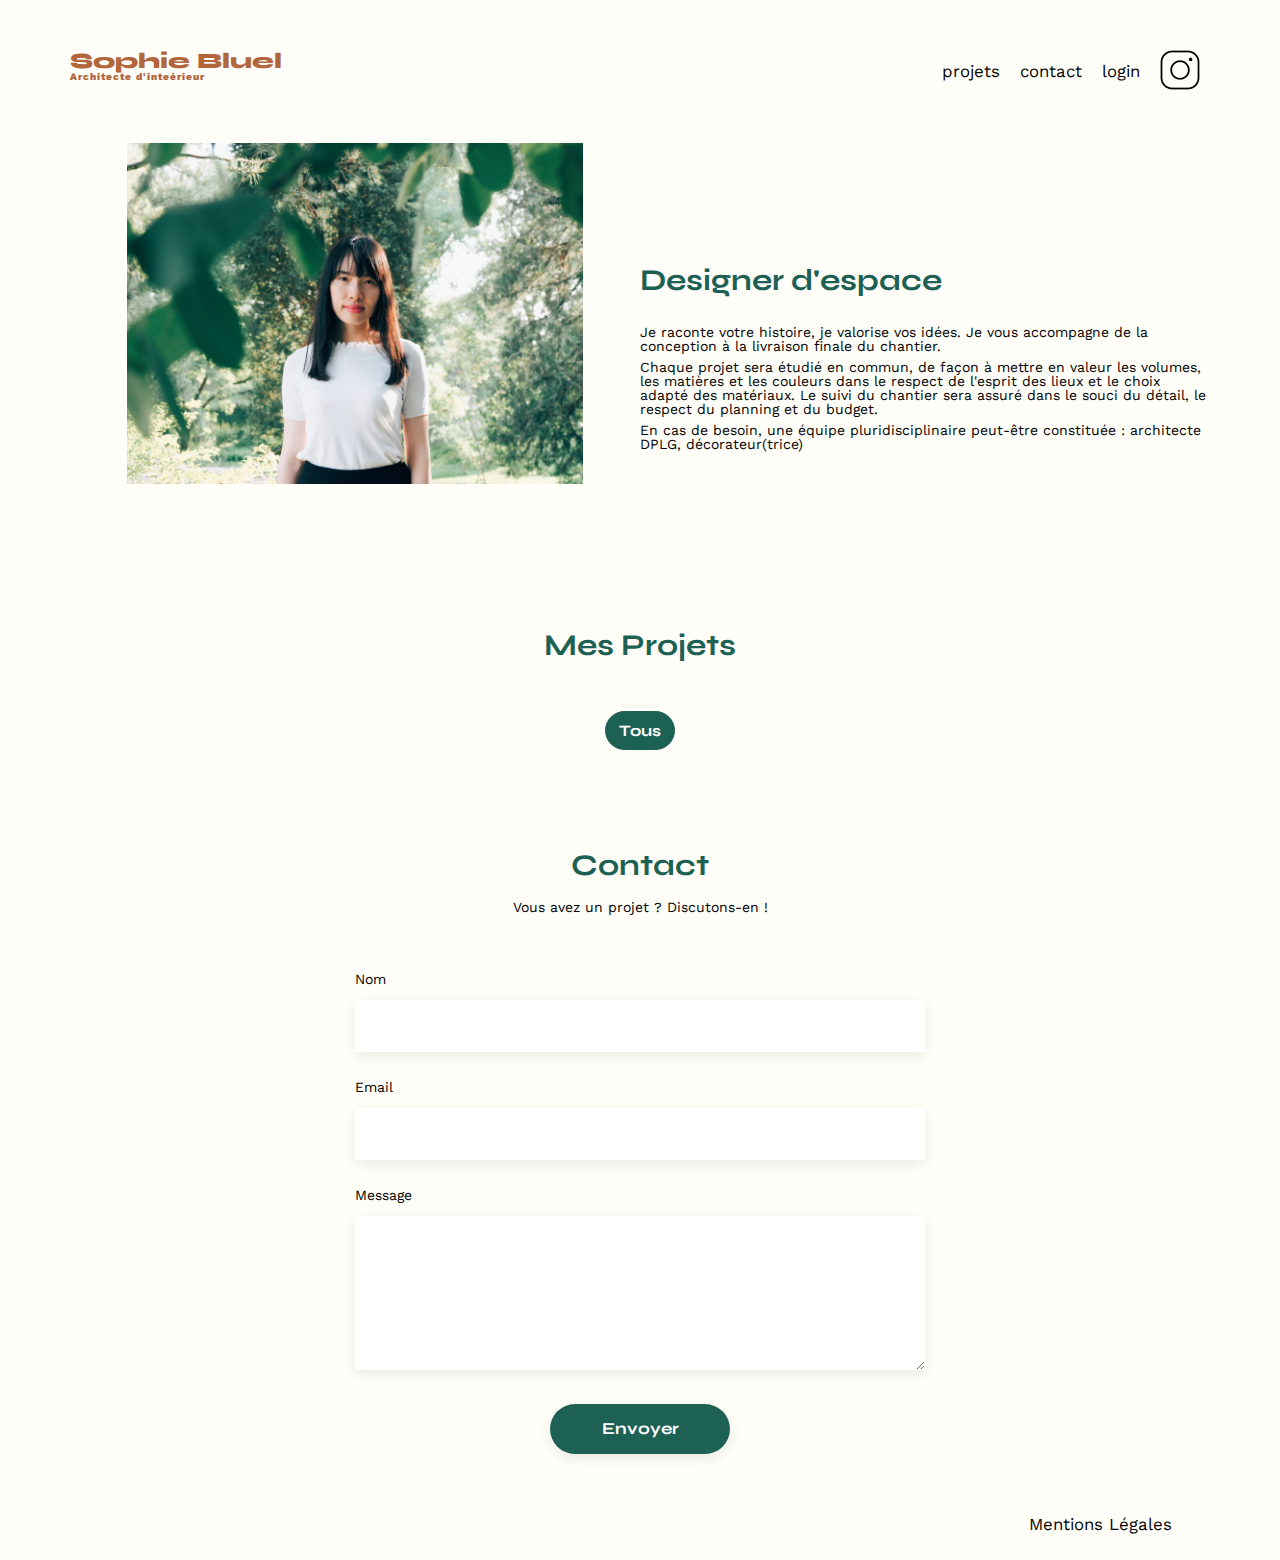
==== FrontEnd/index.html @ 1481c250 "database.sqlite remis en place" ====
<!DOCTYPE html>
<html lang="fr">
<head>
	<meta charset="UTF-8">
	<title>Sophie Bluel - Architecte d'intérieur</title>
	<meta name="viewport" content="width=device-width, initial-scale=1.0">
	<link rel="preconnect" href="https://fonts.googleapis.com">
	<link rel="preconnect" href="https://fonts.gstatic.com" crossorigin>
	<link href="https://fonts.googleapis.com/css2?family=Syne:wght@700;800&family=Work+Sans&display=swap" rel="stylesheet">
	<meta name="description" content="">
	<link rel="stylesheet" href="https://cdnjs.cloudflare.com/ajax/libs/font-awesome/6.2.1/css/all.min.css"
	integrity="sha512-MV7K8+y+gLIBoVD59lQIYicR65iaqukzvf/nwasF0nqhPay5w/9lJmVM2hMDcnK1OnMGCdVK+iQrJ7lzPJQd1w=="
	crossorigin="anonymous" referrerpolicy="no-referrer">

	<link rel="stylesheet" href="./assets/style.css">
	<link rel="stylesheet" href="./assets/modals.css">


	<script src="assets/scripts/works.js" defer></script>
	<script src="assets/scripts/categories.js" defer></script>
	<script src="assets/scripts/gallery.js" defer></script>
	<script src="assets/scripts/connexion.js" defer></script>
	<script src="assets/scripts/init.js" defer></script>
	<script src="assets/scripts/modal1.js" defer></script>
	
</head>
<body>

	<div class="banniere"></div>
<header>



	<h1>Sophie Bluel <span>Architecte d'inteérieur</span></h1>
	<nav>
		<ul>
			<li><a href="#portfolio">projets</a></li>
			<li><a href="#contact">contact</a></li>
			<li><a id="login" href="connexion.html">login</a></li>
			<li><img src="./assets/icons/instagram.png" alt="Instagram"></li>
		</ul>
	</nav>
</header>
<main>
	<section id="introduction">
		<figure>
			<img src="./assets/images/sophie-bluel.png" alt="">
			<a class="modif js-modal" href="#modal1"><i class="fa-regular fa-pen-to-square"></i>modifier</a>
		</figure>

		<article>
			<h2>Designer d'espace</h2>
			<p>Je raconte votre histoire, je valorise vos idées. Je vous accompagne de la conception à la livraison finale du chantier.</p>
			<p>Chaque projet sera étudié en commun, de façon à mettre en valeur les volumes, les matières et les couleurs dans le respect de l'esprit des lieux et le choix adapté des matériaux. Le suivi du chantier sera assuré dans le souci du détail, le respect du planning et du budget.</p>
			<p>En cas de besoin, une équipe pluridisciplinaire peut-être constituée : architecte DPLG, décorateur(trice)</p>
		</article>
	</section>
	<section id="portfolio">
		<div class="portfolio-title">
			<h2 class="MesProjets">Mes Projets</h2>
		    <a class="modifier js-modal" href="#modal1"><i class="fa-regular fa-pen-to-square"></i>modifier</a>
		</div>




        <div class="category">
			<button id="btnTous" data-category="0" class="linky active">Tous</button>
		</div>
        
		<div class="gallery"><!-- Ajout de la galerie par l'API --></div>




		<aside id="modal1" class="modal1" aria-hidden="true" role="dialog" aria-labelledby="title-modal">
			<a class="js-modal" id="close-modal" aria-label="close-modal" href="#"><i class="fa-solid fa-xmark"></i></a>
			<div id="modal1-container">
				<h3 id="title-modal">Galerie photo</h3>

				<div id="modal1-gallerie">
					<!-- Ajout de la galerie par l'API -->
				</div>

				<div class="boutons">
				    <a href="#" id="ajouterPhoto" class="active">Ajouter une photo</a>
				    <a href="#" id="supprimeGallerie">Supprimer la galerie</a>
				</div>
			</div>
		</aside>

		
	</section>
	<section id="contact">
		<h2>Contact</h2>
		<p>Vous avez un projet ? Discutons-en !</p>
		<form action="#" method="post">
			<label for="name">Nom</label>
			<input type="text" name="name" id="name">
			<label for="email">Email</label>
			<input type="email" name="email" id="email">
			<label for="message">Message</label>
			<textarea name="message" id="message" cols="30" rows="10"></textarea>
			<input type="submit" value="Envoyer">
		</form>
	</section>
</main>
<footer>
	<nav>
		<ul>
			<li>Mentions Légales</li>
		</ul>
	</nav>
</footer>
</body>
</html>
---- FrontEnd/assets/style.css ----
/* http://meyerweb.com/eric/tools/css/reset/
   v2.0 | 20110126
   License: none (public domain)
*/

html, body, div, span, applet, object, iframe,
h1, h2, h3, h4, h5, h6, p, blockquote, pre,
a, abbr, acronym, address, big, cite, code,
del, dfn, em, img, ins, kbd, q, s, samp,
small, strike, strong, sub, sup, tt, var,
b, u, i, center,
dl, dt, dd, ol, ul, li,
fieldset, form, label, legend,
table, caption, tbody, tfoot, thead, tr, th, td,
article, aside, canvas, details, embed,
figure, figcaption, footer, header, hgroup,
menu, nav, output, ruby, section, summary,
time, mark, audio, video {
	margin: 0;
	padding: 0;
	border: 0;
	font-size: 100%;
	font: inherit;
	vertical-align: baseline;
	text-decoration: none;
}
/* HTML5 display-role reset for older browsers */
article, aside, details, figcaption, figure,
footer, header, hgroup, menu, nav, section {
	display: block;
}
body {
	line-height: 1;
}
ol, ul {
	list-style: none;
}
blockquote, q {
	quotes: none;
}
blockquote:before, blockquote:after,
q:before, q:after {
	content: '';
	content: none;
}
table {
	border-collapse: collapse;
	border-spacing: 0;
}
/** end reset css**/
body {
	max-width: 1140px;
	margin:auto;
	font-family: 'Work Sans' ;
	font-size: 14px;
	background: #FFFEF8;
}
header {
	display: flex;
	justify-content: space-between;
	margin: 50px 0
}

/*************************/

.banniere{
    width: 100%;
	display: flex;
	justify-content: center;
	align-items: center;
	flex-wrap: wrap;
	height: 59px;
	background: #000;
	gap: 31px;
}
.edition{
	color: #FFF;
    text-align: center;
    font-family: Work Sans;
    font-size: 16px;
    font-weight: 400;
}
.edition .fa-pen-to-square{
	padding-right: 14px;
}
.changement{
	display: flex;
	justify-content: center;
	align-items: center;
	flex-shrink: 0;
	color: #000;
    text-align: center;
    font-family: Work Sans;
    font-size: 14px;
    font-weight: 500;
	border-radius: 60px;
    background: #FFF;
	width: 216px;
    height: 38px;
}

.MesProjets{
	display: flex;
	align-items: center;
	justify-content: center;
	gap: 31px;
}
.modif{
	color: #000;
	text-align: center;
	font-family: Work Sans;
	font-size: 14px;
	font-weight: 400;
}
.modif .fa-pen-to-square{
	padding-right: 14px;
}
section {
	margin: 50px 0
}

h1{
	display: flex;
	flex-direction: column;
	font-family: 'Syne';
	font-size: 22px;
	font-weight: 800;
	color: #B1663C
}

h1 > span {
	font-family: 'Work Sans';
	font-size:10px;
	letter-spacing: 0.1em;
;
}

h2{
	font-family: 'Syne';
	font-weight: 700;
	font-size: 30px;
	color: #1D6154
}
nav ul {
	display: flex;
	align-items: center;
	list-style-type: none;

}
nav li {
	padding: 0 10px;
	font-size: 1.2em;
}

nav li a{
	text-decoration: none;
	color: #000;
}
li a:hover {
	color: #B1663C;
}
a.active{
    color: #000;
    text-align: center;
    font-family: Work Sans;
    font-size: 16px;
    font-weight: 600;
}
#introduction {
	display: flex;
	align-items: center;
}
#introduction figure {
	flex: 1;
	margin-bottom: 6rem;
}
#introduction  a{
	display: flex;
	margin: 14px auto;
	width: 80%;
}
#introduction img {
	display: block;
	margin: auto;
	width: 80%;
}

#introduction article {
	flex: 1
}
#introduction h2 {
	margin-bottom: 1em;
}

#introduction p {
	margin-bottom: 0.5em;
}
#portfolio{
	position: relative;
}

#portfolio .portfolio-title{
	display: flex;
	justify-content: center;
	align-items: center;
	margin-bottom: 1em;
	gap: 31px;
	margin-bottom: 51px;	
}

/* DEBUT Nav Categories */ 

.category{
	display: flex;
	justify-content: center;
	align-items: center;
	flex-wrap: wrap;
	margin-bottom: 50px;
	gap: 10px;
}
.category button{
	text-decoration: none;
	color: #1D6154;
	background: #fff;
    text-align: center;
	font-size: 16px;
	font-style: normal;
	font-weight: 700;
	line-height: normal;
	border-radius: 60px;
	border: 1px solid #1D6154;
	font-family: Syne;
	padding: 9px 13px;
	cursor: pointer;
}
button.active{
	color: #fff;
	background: #1D6154;
}
/* FIN Nav Categories */ 

.gallery {
	width: 100%;
	display: grid;
	grid-template-columns: 1fr 1fr 1fr;
	grid-column-gap: 20px;
	grid-row-gap: 20px;
}
.gallery img {
	width: 100%;
}
#contact {
	width: 50%;
    margin: auto;
}
#contact > * {
	text-align: center;
}
#contact h2{
	margin-bottom: 20px;
}
#contact form {
	text-align: left;
	margin-top:30px;
	display: flex;
	flex-direction: column;
}

#contact input {
	height: 50px;
	font-size: 1.2em;
	border: none;
	box-shadow: 0px 4px 14px rgba(0, 0, 0, 0.09);
}
#contact label {
	margin: 2em 0 1em 0;
}
#contact textarea {
	border: none;
	box-shadow: 0px 4px 14px rgba(0, 0, 0, 0.09);
}
input[type="submit"]{
	font-family: 'Syne';
	font-weight: 700;
	color: white;
	background-color: #1D6154;
	margin: 2em auto ;
	width: 180px;
	text-align: center;
	border-radius: 60px ;
	-webkit-border-radius: 60px ;
	-moz-border-radius: 60px ;
	-ms-border-radius: 60px ;
	-o-border-radius: 60px ;
}
footer nav ul {
	display: flex;
	justify-content: flex-end;
	margin: 2em;
}
---- FrontEnd/assets/modals.css ----
#modal1{
	display: none;
	justify-content: center;
	align-items: center;
	flex-wrap: wrap;
	max-width: calc(630px - 20px);
	min-width: calc(300px - 20px);
	max-height: 731px;
	background: #FFF;
	position: absolute;
	overflow: auto;
	top: 12%;
	left: 50%;
	padding: 60px 100px 48px 100px;
	box-shadow: 0px 4px 14px rgba(0, 0, 0, 0.09);
	transform: translate(-50%, -50%);
	animation: fadeIn 0.5s ease-out;
	-webkit-animation: fadeIn 0.5s ease-out;
	border-radius: 10px;
	-webkit-border-radius: 10px;
	-moz-border-radius: 10px;
	-ms-border-radius: 10px;
	-o-border-radius: 10px;
}
#modal1.hidden{
	display: flex;
}
#modal1[aria-hidden="true"]{
	animation: fadeOut 0.5s both;
	-webkit-animation: fadeOut 0.5s both;
}
@keyframes fadeIn{
	from { 
		opacity: 0;
		-webkit-transform: translate(-50%, -50%);
		-moz-transform: translate(-50%, -50%);
		-ms-transform: translate(-50%, -50%);
		-o-transform: translate(-50%, -50%);
		transform: translate(-50%, calc(-50% - 50px));
	}
	to { 
		transform: translate(-50%, calc(-50% - 0px));
		-webkit-transform: translate(-50%, calc(-50% - 0px));
		-moz-transform: translate(-50%, calc(-50% - 0px));
		-ms-transform: translate(-50%, calc(-50% - 0px));
		-o-transform: translate(-50%, calc(-50% - 0px));
		opacity: 1;
	}
}
@keyframes fadeOut{
	from { opacity: 1; }
	to { opacity: 0; }
}
.fa-xmark{
	display: block;
	position: absolute;
	font-size: 24px;
	top: 30px;
	right: 30px;
	color: #000;
}
#modal1-container{
	display: flex;
	justify-content: center;
	flex-flow: column wrap;
}
#modal1-container h3{

	text-align: center;
	font-family: Work Sans;
	font-size: 26px;
	font-weight: 400;
	color: #000;
	padding-bottom: 41px;
}
#modal1-container #modal1-gallerie{
	display: grid;
	grid-template-columns: repeat(5, 1fr);
	grid-column-gap: 5px;
	grid-row-gap: 25px;
	margin-bottom: 50px;
	position: relative;
}
#modal1-container .boutons{
	display: flex;
	justify-content: center;
	align-items: center;
	flex-flow: column wrap;
	gap: 23px;
	border-top: 1px solid #B3B3B3;
	padding-top: 34px;
}
#modal1-container .boutons #ajouterPhoto{
	display: flex;
	justify-content: center;
	align-items: center;
	border-radius: 60px;
    background: #1D6154;
	font-family: Syne;
	font-size: 14px;
	font-weight: 700;
	color: #FFF;
	width: 237px;
    height: 36px;
    flex-shrink: 0;
	border: 1px solid #1D6154;
}
#modal1-container .boutons #supprimeGallerie{
	display: flex;
	justify-content: center;
	align-items: center;
	font-family: Syne;
	font-size: 14px;
	background-color: transparent;
	font-weight: 400;
	color: #D65353;
	width: 230px;
}
#modal1-gallerie figure{
	position: relative;
}
#modal1-gallerie figure img{
	display: block;
	width: 100%;
	height: 100%;
	object-fit: cover;
	padding: 2px 0;
	position: relative;
}
.editer{
	display: flex;
	color: #000;
	text-align: center;
	font-family: Work Sans;
	font-size: 12px;
	font-weight: 400;
	background: #FFF;
	border: none
}
.fa-trash-can{
	position: absolute;
	display: flex;
	justify-content: center;
	align-items: center;
	top: 8px;
	right: 5px;
	width: 17px;
	height: 17px;
	font-size: 9px;
	background: #000;
	color: #fff;
	border-radius: 3px;
	-webkit-border-radius: 3px;
	-moz-border-radius: 3px;
	-ms-border-radius: 3px;
	-o-border-radius: 3px;
	cursor: pointer;
}
.fa-arrows-up-down-left-right{
    position: absolute;
    display: none;
    justify-content: center;
    align-items: center;
    top: 8px;
    right: 27px;
    width: 17px;
    height: 17px;
    font-size: 9px;
    background: #000;
    color: #fff;
    border-radius: 3px;
    -webkit-border-radius: 3px;
    -moz-border-radius: 3px;
    -ms-border-radius: 3px;
    -o-border-radius: 3px;
    cursor: pointer;
    animation: fade 0.3s ease-out;
    -webkit-animation: fade 0.3s ease-out;
}
figure:hover .fa-arrows-up-down-left-right{
    display: flex;
}
@keyframes fade{
	from { opacity: 0; }
	to { opacity: 1; }
}

.delete{
    display: none;
}
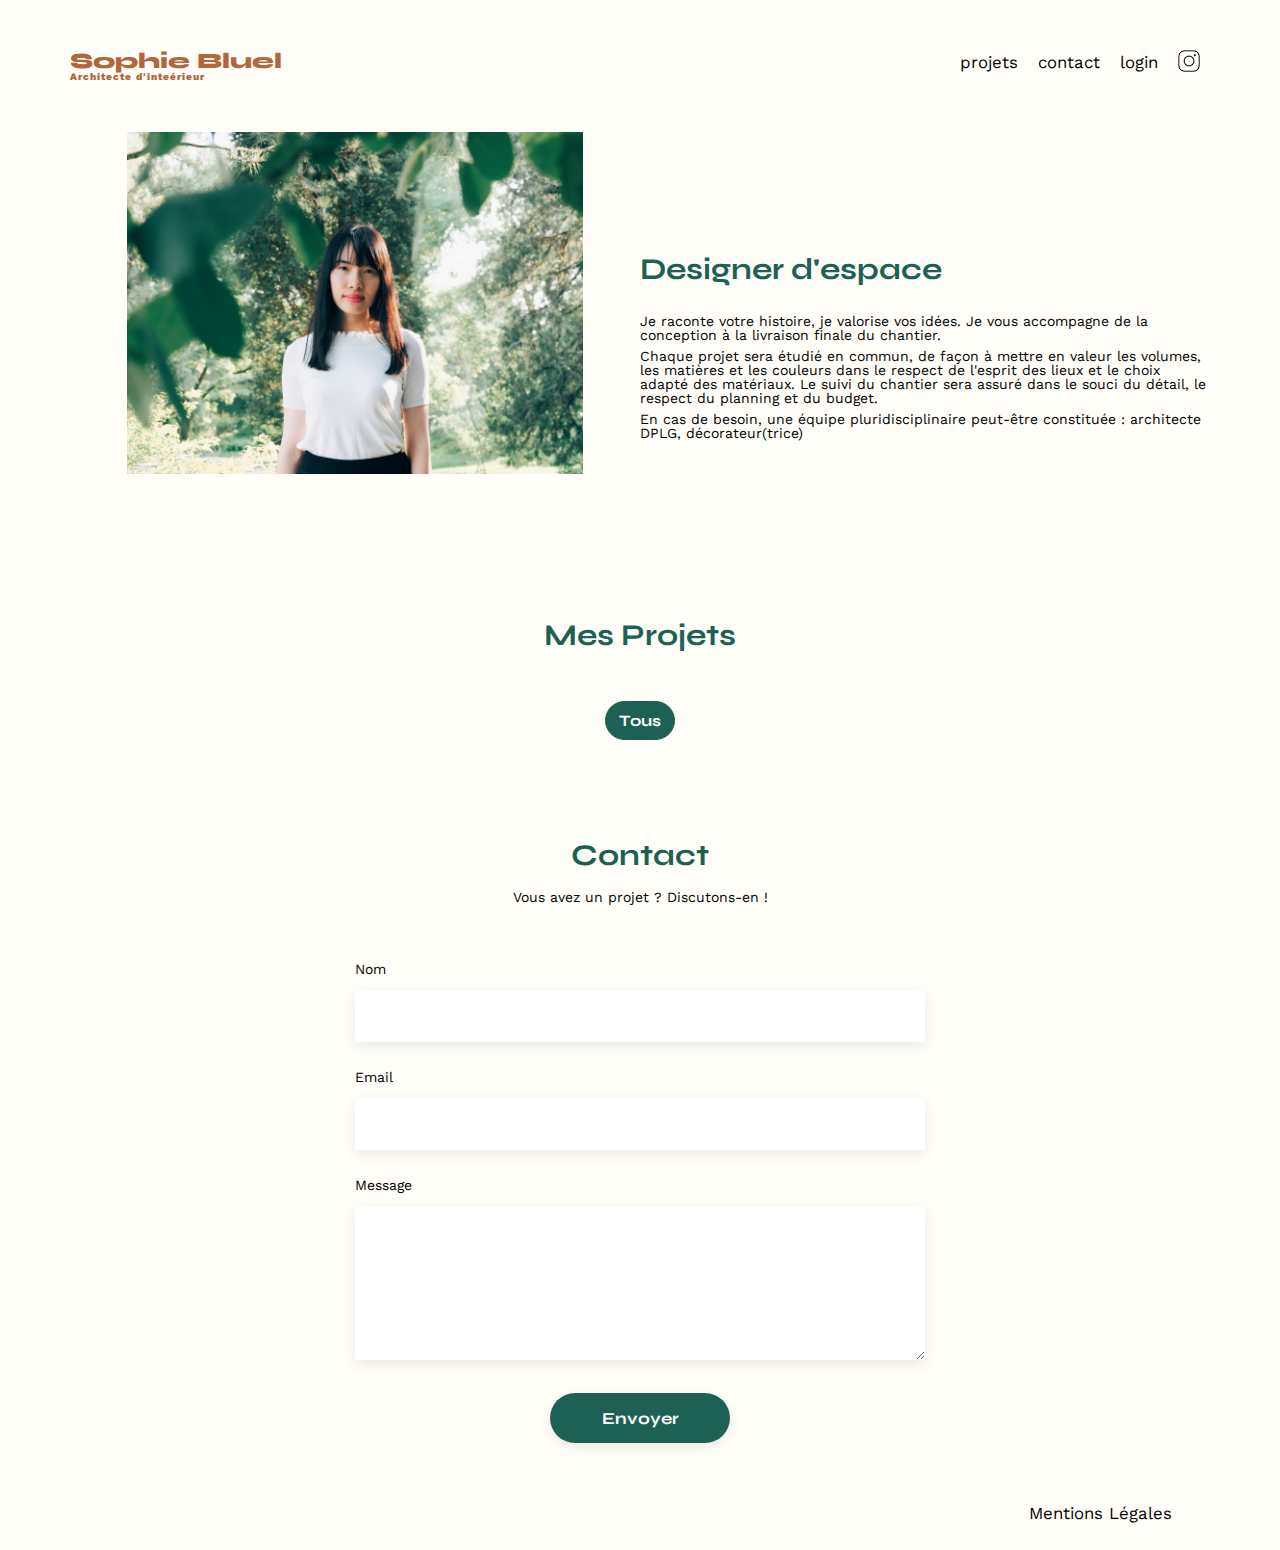
==== commit 8aa64e02: "ajout et suppression d'images sans recharger la page OK" ====
--- a/FrontEnd/index.html
+++ b/FrontEnd/index.html
@@ -13,16 +13,21 @@
 	crossorigin="anonymous" referrerpolicy="no-referrer">
 
 	<link rel="stylesheet" href="./assets/style.css">
-	<link rel="stylesheet" href="./assets/modals.css">
-
-
-	<script src="assets/scripts/works.js" defer></script>
+	<link rel="stylesheet" href="./assets/connexion.css">
+	<link rel="stylesheet" href="./assets/modal1.css">
+	<link rel="stylesheet" href="./assets/modal2.css">
+    <link rel="stylesheet" href="./assets/modal.css">
+
 	<script src="assets/scripts/categories.js" defer></script>
 	<script src="assets/scripts/gallery.js" defer></script>
-	<script src="assets/scripts/connexion.js" defer></script>
 	<script src="assets/scripts/init.js" defer></script>
+
 	<script src="assets/scripts/modal1.js" defer></script>
-	
+	<script src="assets/scripts/modal2.js" defer></script>
+	<script src="assets/scripts/works.js" defer></script>
+    <script src="assets/scripts/modal.js" defer></script>
+
+
 </head>
 <body>
 
@@ -58,36 +63,132 @@
 	<section id="portfolio">
 		<div class="portfolio-title">
 			<h2 class="MesProjets">Mes Projets</h2>
-		    <a class="modifier js-modal" href="#modal1"><i class="fa-regular fa-pen-to-square"></i>modifier</a>
+		    <a class="modifier js-modal openModal" aria-label="openModal" href="#modal1"><i class="fa-regular fa-pen-to-square"></i>modifier</a>
 		</div>
 
 
 
 
-        <div class="category">
-			<button id="btnTous" data-category="0" class="linky active">Tous</button>
+
+
+<!-- =================== TEST MODAL DEBUT =======================-->
+	<!-- <button class="openModal3 btn-modal3">Go modal</button> -->
+
+	<dialog class="modal3" id="modal3"  aria-describedby="alertdialog">
+		<div class="modal3-container">
+
+		    <i class="fa-regular fa-circle-check"></i>
+
+		    <h2>Bravo !!!</h2>
+
+		    <h3>Tu as ajouté ton projet avec succès !</h3>
+
+		    <div class="boutons">
+			    <button  class="close-modal3 btn-modal3" aria-label="close-modal3">Ok, Fermer</button>
+			    <button  class="ajoutePhoto btn-modal3">Nouveau Projet ?</button>
+		    </div>
 		</div>
+	</dialog>
+
+	<!-- <button class="openModal4 btn-modal4">Go modal</button> -->
+
+	<dialog class="modal4 openModal4" id="modal4"  aria-describedby="alertdialog">
+		<div class="modal4-container">
+
+		    <!-- <i class="fa-solid fa-circle-exclamation"></i> -->
+			<i class="fa-solid fa-rocket"></i>
+
+		    <h2>Projet Supprimé !</h2>
+
+		    <h3 class="textConfirm"></h3>
+
+		    <div class="boutons">
+			    <button value="default" type="reset" id="confirmBtn" class="close-modal4 btn-modal4">Ok, Continuer</button>
+			    <button type="submit" class="annuler btn-modal4">Rafraîchir la page</button>
+		    </div>
+		</div>
+	</dialog>
+
+<!-- =================== TEST MODAL FIN =======================-->
+    <div class="category">
+		<button id="btnTous" data-category="0" class="linky active">Tous</button>
+	</div>
         
-		<div class="gallery"><!-- Ajout de la galerie par l'API --></div>
-
-
-
-
-		<aside id="modal1" class="modal1" aria-hidden="true" role="dialog" aria-labelledby="title-modal">
-			<a class="js-modal" id="close-modal" aria-label="close-modal" href="#"><i class="fa-solid fa-xmark"></i></a>
-			<div id="modal1-container">
-				<h3 id="title-modal">Galerie photo</h3>
-
-				<div id="modal1-gallerie">
-					<!-- Ajout de la galerie par l'API -->
-				</div>
-
-				<div class="boutons">
-				    <a href="#" id="ajouterPhoto" class="active">Ajouter une photo</a>
-				    <a href="#" id="supprimeGallerie">Supprimer la galerie</a>
-				</div>
+	<div class="gallery"><!-- Ajout de la galerie par l'API --></div>
+
+
+    <div class="overlay js-modal"></div>
+
+			<div class="modal1" aria-hidden="true" role="dialog" aria-labelledby="title-modal">
+			    <a class="js-modal closeModal" aria-label="close-modal" href="#"><i class="js-modal iconsModal1-x fa-solid fa-xmark"></i></a>
+			    <div id="modal1-container">
+					
+				    <h3 id="title-modal">Galerie photo</h3>
+                    <p class="confirm"></p>
+
+				    <div id="modal1-gallerie" class="modal1-gallerie"></div>
+						
+				
+				    <div class="boutons">
+					    <a href="#modal1" id="ajouterPhoto" class="active">Ajouter une photo</a>
+					    <a href="#" id="supprimeGallerie">Supprimer la galerie</a>
+				    </div>
+			    </div>
+		    </div>
+	
+
+	
+
+		<aside id="modal2" class="modal2" aria-hidden="true" role="dialog" aria-labelledby="title-modal">
+			<div class="iconsModal2">
+				<a href="#" id="returnModal" aria-label="returnModal"><i class="fa-solid fa-arrow-left icons"></i></a>
+
+				<a  id="close-modal2" aria-label="close-modal2" href="#"><i class="iconsModal2-x fa-solid fa-xmark icons"></i></a>
+			</div>
+
+			<div id="modal2-container">
+				<h3 id="title-modal2">Ajout photo</h3>
+
+				<span id="succes" class="succes"></span>
+
+				<form enctype="multipart/form-data" name="form2" id="form2" method="post" action="" class="form2">
+					<div class="ajoutPhoto">
+						<i class="fa-sharp fa-regular fa-image"></i>
+						<div class="wrapper-previewImage">
+							<img id="previewImage" src="#" alt="images">
+						</div>
+						<div class="vue1">
+						    <label for="image" class="label_image">+ Ajouter photo</label>
+						    <input type="file" name="image" id="image" accept="image/*" class="formField">
+						    <p class="p_image_preview" >jpg, png : 4mo max</p>
+                        </div>
+						<span id="erreur-image"></span>
+					</div>
+
+					<div class="formTitleCat">
+						<label for="title">Titre</label>
+						<input type="text" name="title" id="title" class="formField">
+						<span id="erreur-title"></span>
+
+						<label for="categoryId">Catégorie</label>
+						<select name="categoryId" id="categoryId">
+							<option value=""></option>
+							<option value="1">Objets</option>
+							<option value="2">Appartements</option>
+							<option value="3">Hôtels & Restaurants</option>
+						</select>
+						<span id="erreur-categorie"></span>
+					</div>
+
+					<div class="valider">
+						<input type="submit" id="submit" value="Valider" class="formField">	
+					</div>
+				</form>
+				
+				
 			</div>
 		</aside>
+	
 
 		
 	</section>
--- a/FrontEnd/assets/style.css
+++ b/FrontEnd/assets/style.css
@@ -24,6 +24,9 @@
 	vertical-align: baseline;
 	text-decoration: none;
 }
+html{
+	scroll-behavior: smooth;
+}
 /* HTML5 display-role reset for older browsers */
 article, aside, details, figcaption, figure,
 footer, header, hgroup, menu, nav, section {
@@ -55,17 +58,24 @@
 	font-size: 14px;
 	background: #FFFEF8;
 }
+figcaption{
+color: #3D3D3D;
+font-family: Work Sans;
+font-size: 15px;
+font-style: normal;
+font-weight: 400;
+line-height: normal;
+}
 header {
 	display: flex;
 	justify-content: space-between;
 	margin: 50px 0
 }
-
 /*************************/
 
 .banniere{
     width: 100%;
-	display: flex;
+	display: none;
 	justify-content: center;
 	align-items: center;
 	flex-wrap: wrap;
@@ -165,6 +175,10 @@
     font-family: Work Sans;
     font-size: 16px;
     font-weight: 600;
+}
+nav li img{
+	width: 22px;
+	height: 22px;
 }
 #introduction {
 	display: flex;
@@ -248,6 +262,7 @@
 }
 .gallery img {
 	width: 100%;
+	object-fit: cover;
 }
 #contact {
 	width: 50%;
@@ -297,4 +312,11 @@
 	display: flex;
 	justify-content: flex-end;
 	margin: 2em;
-}+}
+.confirm{
+	font-size: 16px;
+	font-family: 'Syne';
+	font-weight: 500;
+	color: crimson;
+	padding: 10px 0;
+}
--- a/FrontEnd/assets/connexion.css
+++ b/FrontEnd/assets/connexion.css
@@ -0,0 +1,100 @@
+
+
+
+
+
+body{
+    width: 100%;
+    margin:auto;
+    font-family: 'Work Sans' ;
+    font-size: 14px;
+    background: #FFFEF8;
+}
+.form1{
+    display: block;
+}
+
+#connexion {
+	display: flex;
+    justify-content: center;
+    align-items: center;
+    flex-direction: column;
+    height: 100%;
+    margin-bottom: 300px;
+}
+#connexion h2{
+	margin-top: 20px;
+}
+#connexion form {
+	text-align: left;
+	margin-top: 30px;
+	display: flex;
+	flex-direction: column;
+}
+#connexion label {
+    color: #3D3D3D;
+    font-family: Work Sans;
+    font-size: 14px;
+    font-style: normal;
+    font-weight: 500;
+    line-height: normal;
+	margin: 2em 0 1em 0;
+}
+#connexion input[type="email"], input[type="password"]{
+    width: 379px;
+    height: 51px;
+    flex-shrink: 0;
+	font-size: 1.2em;
+	border: none;
+	box-shadow: 0px 4px 14px rgba(0, 0, 0, 0.09);
+}
+#connexion input[type="submit"]{
+	font-family: 'Syne';
+	font-weight: 700;
+	color: white;
+	background-color: #1D6154;
+	margin : 2em auto ;
+	text-align: center;
+	border-radius: 60px ;
+    border: none;
+    width: 179px;
+    height: 36px;
+    flex-shrink: 0;
+}
+#connexion input.error{
+    /* border: 2px solid rgba(255, 0, 0, 0.5);
+    box-shadow: 0px 2px 14px rgba(255, 0, 0, 0.5); */
+    border: 2px solid rgba(29, 97, 84, 0.5);
+    box-shadow: 0px 2px 14px rgba(29, 97, 84, 0.5);
+    border-radius: 5px;
+    -webkit-border-radius: 5px;
+    -moz-border-radius: 5px;
+    -ms-border-radius: 5px;
+    -o-border-radius: 5px;
+}
+#connexion p {
+    color: #3D3D3D;
+    font-family: Work Sans;
+    font-size: 14px;
+    font-style: normal;
+    font-weight: 500;
+    line-height: normal;
+    text-decoration-line: underline;
+    margin-bottom: 2em;
+}
+#erreur{
+    color: #af142e;
+    font-family: Work Sans;
+    font-size: 16px;
+    font-style: normal;
+    font-weight: 600;
+}
+
+a.active{
+    color: #000;
+    text-align: center;
+    font-family: Work Sans;
+    font-size: 16px;
+    font-weight: 600;
+}
+
--- a/FrontEnd/assets/modal1.css
+++ b/FrontEnd/assets/modal1.css
@@ -0,0 +1,240 @@
+*::after,
+*::before {
+    margin: 0;
+    padding: 0;
+    box-sizing: border-box;
+    list-style: none;
+    scroll-behavior: smooth;
+    text-decoration: none;
+}
+body{
+	position: relative;
+}
+.overlay{
+	/*display: none;
+	*/visibility: hidden;
+	opacity: 0;
+	position: fixed;
+	top: 0;
+	left: 0;
+	right: 0;
+	bottom: 0;
+	/* width: 100%;
+	height: 100%; */
+	background: rgba(0, 0, 0, 0.8);
+	transition: all 0.4s ease-out;
+	-webkit-transition: all 0.4s ease-out;
+	-moz-transition: all 0.4s ease-out;
+	-ms-transition: all 0.4s ease-out;
+	-o-transition: all 0.4s ease-out;
+}
+.overlay.active{
+	/*display: block;
+	/**/visibility: visible;
+	opacity: 1;
+	transition: all 0.4s ease-out;
+	-webkit-transition: all 0.4s ease-out;
+	-moz-transition: all 0.4s ease-out;
+	-ms-transition: all 0.4s ease-out;
+	-o-transition: all 0.4s ease-out;
+}
+.modal1{
+	/*display: none;
+	*/visibility: hidden;
+	opacity: 0;
+	position: absolute;
+	top: 260px;
+	left: 50%;	
+	transform: translate(-50%, -50%);
+	width: 100%;
+	max-width: calc(50ch - 20px);
+	min-width: calc(300px - 20px);
+	max-height: calc(100vh - 20px);
+	overflow: hidden;
+	background: #FFF;
+	border-radius: 10px;
+	-webkit-border-radius: 10px;
+	-moz-border-radius: 10px;
+	-ms-border-radius: 10px;
+	-o-border-radius: 10px;
+	padding: 60px 105px 48px 105px;
+	box-shadow: 0px 4px 14px rgba(0, 0, 0, 0.09);
+	transform: translate(-50%, -100%);
+	-webkit-transform: translate(-50%, -100%);
+	-moz-transform: translate(-50%, -100%);
+	-ms-transform: translate(-50%, -100%);
+	-o-transform: translate(-50%, -100%);
+	transition: 0.5s all ease-out;
+	-webkit-transition: 0.5s all ease-out;
+	-moz-transition: 0.5s all ease-out;
+	-ms-transition: 0.5s all ease-out;
+	-o-transition: 0.5s all ease-out;
+}
+.modal1.openModale{
+	/* display: block; */
+
+	visibility: visible;
+	opacity: 1;
+	transform: translate(-50%, -50%);
+	-webkit-transform: translate(-50%, -50%);
+	-moz-transform: translate(-50%, -50%);
+	-ms-transform: translate(-50%, -50%);
+	-o-transform: translate(-50%, -50%);
+}
+#modal1.hidden{
+	display: flex;
+}
+#modal1[aria-hidden="true"]{
+	animation: fadeOut 0.5s both;
+	-webkit-animation: fadeOut 0.5s both;
+}
+
+.modal1 .iconsModal1-x{
+	display: block;
+	position: absolute;
+	font-size: 24px;
+	top: 30px;
+	right: 30px;
+	color: #000;
+	transition: all 1s ease-out;
+	-webkit-transition: all 1s ease-out;
+	-moz-transition: all 1s ease-out;
+	-ms-transition: all 1s ease-out;
+	-o-transition: all 1s ease-out;
+}
+.modal1 .iconsModal1-x:hover{
+	transform: rotate(180deg);
+	-webkit-transform: rotate(180deg);
+	-moz-transform: rotate(180deg);
+	-ms-transform: rotate(180deg);
+	-o-transform: rotate(180deg);
+}
+#modal1-container{
+	display: flex;
+	justify-content: center;
+	flex-flow: column wrap;
+}
+#modal1-container h3{
+	text-align: center;
+	font-family: Work Sans;
+	font-size: 26px;
+	font-weight: 400;
+	color: #000;
+	padding-bottom: 41px;
+}
+#modal1-container #modal1-gallerie{
+	display: grid;
+	flex-wrap: wrap;
+	grid-template-columns: repeat(5, 1fr);
+	grid-column-gap: 5px;
+	grid-row-gap: 25px;
+	margin-bottom: 50px;
+	position: relative;
+}
+#modal1-container .boutons{
+	display: flex;
+	justify-content: center;
+	align-items: center;
+	flex-flow: column wrap;
+	gap: 23px;
+	border-top: 1px solid #B3B3B3;
+	padding-top: 34px;
+}
+#modal1-container .boutons #ajouterPhoto{
+	display: flex;
+	justify-content: center;
+	align-items: center;
+	border-radius: 60px;
+    background: #1D6154;
+	font-family: Syne;
+	font-size: 14px;
+	font-weight: 700;
+	color: #FFF;
+	width: 237px;
+    height: 36px;
+    flex-shrink: 0;
+	border: 1px solid #1D6154;
+}
+#modal1-container .boutons #supprimeGallerie{
+	display: flex;
+	justify-content: center;
+	align-items: center;
+	font-family: Syne;
+	font-size: 14px;
+	background-color: transparent;
+	font-weight: 400;
+	color: #D65353;
+	width: 230px;
+}
+#modal1-gallerie figure{
+	position: relative;
+}
+#modal1-gallerie figure img{
+	display: block;
+	width: 100%;
+	height: 100%;
+	object-fit: cover;
+	padding: 2px 0;
+	position: relative;
+}
+.editer{
+	display: flex;
+	color: #000;
+	text-align: center;
+	font-family: Work Sans;
+	font-size: 12px;
+	font-weight: 400;
+	background: #FFF;
+	border: none
+}
+.fa-trash-can{
+	position: absolute;
+	display: flex;
+	justify-content: center;
+	align-items: center;
+	top: 8px;
+	right: 5px;
+	width: 17px;
+	height: 17px;
+	font-size: 9px;
+	background: #000;
+	color: #fff;
+	border-radius: 3px;
+	-webkit-border-radius: 3px;
+	-moz-border-radius: 3px;
+	-ms-border-radius: 3px;
+	-o-border-radius: 3px;
+	cursor: pointer;
+}
+.fa-arrows-up-down-left-right{
+    position: absolute;
+    display: none;
+    justify-content: center;
+    align-items: center;
+    top: 8px;
+    right: 27px;
+    width: 17px;
+    height: 17px;
+    font-size: 9px;
+    background: #000;
+    color: #fff;
+    border-radius: 3px;
+    -webkit-border-radius: 3px;
+    -moz-border-radius: 3px;
+    -ms-border-radius: 3px;
+    -o-border-radius: 3px;
+    cursor: pointer;
+    animation: fade 0.3s ease-out;
+    -webkit-animation: fade 0.3s ease-out;
+}
+figure:hover .fa-arrows-up-down-left-right{
+    display: flex;
+}
+@keyframes fade{
+	from { opacity: 0; }
+	to { opacity: 1; }
+}
+
+.delete{
+    display: none;
+}--- a/FrontEnd/assets/modal2.css
+++ b/FrontEnd/assets/modal2.css
@@ -0,0 +1,373 @@
+*::after,
+*::before {
+  margin: 0;
+  padding: 0;
+  box-sizing: border-box;
+  list-style: none;
+  scroll-behavior: smooth;
+  text-decoration: none;
+}
+#modal2{
+    display: none;
+    justify-content: center;
+    align-items: center;
+    flex-wrap: wrap;
+    width: 630px;
+    max-width: calc(100% - 20px);
+    max-height: calc(100vh - 20px);
+    overflow: hidden;
+    background: #FFF;
+    position: absolute;
+    top: 260px;
+    left: 50%;
+    box-shadow: 0px 4px 14px rgba(0, 0, 0, 0.09);
+    transform: translate(-50%, -50%);
+    /*animation: fadeIn 0.5s ease-out;
+    -webkit-animation: slide-left 1000ms forwards, fade-in 500ms forwards;
+    */animation: slide-left 1000ms forwards, fade-in 500ms forwards;
+    -webkit-animation: slide-left 1000ms forwards, fade-in 500ms forwards;
+    border-radius: 10px;
+    -webkit-border-radius: 10px;
+    -moz-border-radius: 10px;
+    -ms-border-radius: 10px;
+    -o-border-radius: 10px;
+}
+#modal2.hidden{
+	display: flex;
+}
+#modal2[aria-hidden="true"]{
+    /*animation: fadeOut 0.2s both;
+    -webkit-animation: slide-right 1000ms forwards, fade-out 1000ms forwards;
+    */animation: slide-right 1000ms forwards, fade-out 1000ms forwards;
+    -webkit-animation: slide-right 1000ms forwards, fade-out 1000ms forwards;
+}
+@keyframes fadeIn{
+	from {
+        opacity: 0;
+        transform: translate(-50%, calc(-50% - 50px));
+        -webkit-transform: translate(-50%, calc(-50% - 50px));
+        -moz-transform: translate(-50%, calc(-50% - 50px));
+        -ms-transform: translate(-50%, calc(-50% - 50px));
+        -o-transform: translate(-50%, calc(-50% - 50px));
+}
+	to { 
+		transform: translate(-50%, calc(-50% - 0px));
+		-webkit-transform: translate(-50%, calc(-50% - 0px));
+		-moz-transform: translate(-50%, calc(-50% - 0px));
+		-ms-transform: translate(-50%, calc(-50% - 0px));
+		-o-transform: translate(-50%, calc(-50% - 0px));
+		opacity: 1;
+	}
+}
+@keyframes fadeOut{
+	from { opacity: 1; }
+	to { opacity: 0; }
+}
+@keyframes slide-left {
+    0% {
+        transform: translate(-100%, calc(-50% - 0%));
+        -webkit-transform: translate(-100%, calc(-50% - 0%));
+        -moz-transform: translate(-100%, calc(-50% - 0%));
+        -ms-transform: translate(-100%, calc(-50% - 0%));
+        -o-transform: translate(-100%, calc(-50% - 0%));
+}
+    100% {
+        transform: translate(-50%, calc(-50% - 0%));
+        -webkit-transform: translate(-50%, calc(-50% - 0%));
+        -moz-transform: translate(-50%, calc(-50% - 0%));
+        -ms-transform: translate(-50%, calc(-50% - 0%));
+        -o-transform: translate(-50%, calc(-50% - 0%));
+}
+  }
+  @keyframes slide-right {
+    0% {
+        transform: translate(-50%, calc(-50% - 0%));
+        -webkit-transform: translate(-50%, calc(-50% - 0%));
+        -moz-transform: translate(-50%, calc(-50% - 0%));
+        -ms-transform: translate(-50%, calc(-50% - 0%));
+        -o-transform: translate(-50%, calc(-50% - 0%));
+}
+    100% {
+        transform: translate(100%, calc(-50% - 0%));
+        -webkit-transform: translate(100%, calc(-50% - 0%));
+        -moz-transform: translate(100%, calc(-50% - 0%));
+        -ms-transform: translate(100%, calc(-50% - 0%));
+        -o-transform: translate(100%, calc(-50% - 0%));
+}
+  }
+  @keyframes fade-in {
+    0% {
+      opacity: 0;
+    }
+    100% {
+      opacity: 1;
+    }
+  }
+  
+  
+  @keyframes fade-out {
+    0% {
+      opacity: 1;
+    }
+    100% {
+      opacity: 0;
+    }
+  }
+#modal2 .iconsModal2{
+    display: flex;
+    justify-content: space-between;
+    width: 100%;
+    padding: 26px 30px 10px 30px;
+}
+#modal2 .icons{
+    display: flex;
+    justify-content: center;
+    align-items: center;
+	font-size: 24px;
+	color: #000;
+}
+#modal2-container{
+	display: flex;
+	justify-content: center;
+	flex-direction: column;
+}
+#modal2-container h3{
+	text-align: center;
+	font-family: Work Sans;
+	font-size: 26px;
+	font-weight: 400;
+	color: #000;
+	padding-bottom: 36px;
+}
+#modal2-container .form2{
+    display: flex;
+    text-align: left;
+    align-items: center;
+    flex-direction: column;
+}
+.ajoutPhoto{
+    display: flex;
+    justify-content: center;
+    align-items: center;
+    flex-direction: column;
+    width: 100%;
+    height: 169px;
+    border-radius: 3px;
+    background: #E8F1F6;
+    position: relative;
+    /* border: 1px solid blue; */
+
+}
+.ajoutPhoto .wrapper-previewImage{
+    position: absolute;
+    top: 0;
+    max-width: 126px;
+    max-height: 160px;
+	display: none;
+	grid-template-columns: 1fr;
+    justify-content: center;
+    align-items: center;
+    flex-wrap: wrap;
+}
+.ajoutPhoto .wrapper-previewImage img{
+    width: 100%;
+    height: 100%;
+    object-fit: cover;
+}
+.form2 .ajoutPhoto .fa-image{
+    color: #B9C5CC;
+    -webkit-text-stroke: transparent;
+    font-size: 76px;
+    padding-bottom: 10px;
+    display: flex;
+    opacity: 1;
+}
+.form2 .ajoutPhoto .label_image{
+    display: flex;
+    justify-content: center;
+    align-items: center;
+    border-radius: 50px;
+    background: #CBD6DC;
+    width: 173px;
+    height: 36px;
+    flex-shrink: 0;
+    font-family: Work Sans;
+    font-size: 14px;
+    font-weight: 500;
+    color: #306685;
+    border: #CBD6DC;
+    position: relative;
+    cursor: pointer;
+}
+.form2 .ajoutPhoto input{
+    display: block;
+    position: absolute;
+    top: 232px;
+    width: 173px;
+    min-height: 36px;
+    font-size: 24px;
+    appearance: none;
+    opacity: 0;
+    border-radius: 50px;
+    cursor: pointer;
+}
+.form2 .ajoutPhoto .p_image_preview{
+    display: block;
+    text-align: center;
+    font-family: Work Sans;
+    font-size: 10px;
+    font-weight: 400;
+    color: #444;
+    padding-top: 7px;
+}
+.formTitleCat{
+    display: flex;
+    justify-content: center;
+    align-items: center;
+    flex-direction: column;
+    position: relative;
+}
+.formTitleCat label {
+    width: 420px;
+    color: #3D3D3D;
+    font-family: Work Sans;
+    font-size: 14px;
+    font-style: normal;
+    font-weight: 500;
+    line-height: normal;
+	margin: 2em 0 1em 0;
+}
+.formTitleCat input[type="text"]{
+    /* display: block;*/
+    font-family: Work Sans;
+    font-weight: 400;
+    color: #444;
+    padding: 18px 0 17px 16px;
+    width: 420px;
+    height: 100%;
+	font-size: 15px;
+	border: none;
+	box-shadow: 0px 4px 14px rgba(0, 0, 0, 0.09);
+}
+.formTitleCat select{
+    -webkit-appearance: none;
+    -moz-appearance: none;
+    background: transparent;
+    background-image: url(images/chevron-down-solid\ 1.png); 
+    background-repeat: no-repeat;
+    background-position-x: 95%;
+    background-position-y: 20px;
+    width: 11.18px;
+    height: 11.18px;
+    margin-bottom: 47px;
+    font-family: Work Sans;
+    width: 100%;
+    height: 100%;
+    border: none;
+    border-radius: 5px;
+    padding: 18px 0 17px 16px;
+    color: #444;
+    background-color: rgb(255, 255, 255);
+    box-shadow: 0px 4px 14px rgba(0, 0, 0, 0.09);
+    overflow: hidden;
+    font-size: 15px;
+    font-weight: 400;
+}
+.valider{
+    border-top: 1px solid #B3B3B3;
+    width: 100%;
+    padding-top: 4px;
+    margin-bottom: 20px;
+}
+.valider #submit{
+    display: block;
+    width: 237px;
+    height: 36px;
+    border-radius: 60px;
+    color: #FFF;
+    text-align: center;
+    font-family: Syne;
+    font-size: 14px;
+    font-weight: 700;  
+    border: none;
+    cursor: pointer;
+    border-radius: 60px;
+    background: #A7A7A7;   
+}
+#submit.val{
+    background: #1D6154;
+}
+#erreur-title{
+    display: none;
+    justify-content: flex-start;
+    align-items: center;
+    width: 99%;
+    color: red;
+    font-size: 14px;
+    font-weight: 500;
+    padding: 7px 0;
+    padding-left: 5px;
+    border-radius: 2px;
+    -webkit-border-radius: 2px;
+    -moz-border-radius: 2px;
+    -ms-border-radius: 2px;
+    -o-border-radius: 2px;
+}
+#erreur-categorie{
+    display: none;
+    justify-content: flex-start;
+    align-items: center;
+    position: absolute;
+    width: 99%;
+    bottom: 7%;
+    color: red;
+    font-size: 14px;
+    font-weight: 500;
+    padding: 7px 0;
+    padding-left: 5px;
+    border-radius: 2px;
+    -webkit-border-radius: 2px;
+    -moz-border-radius: 2px;
+    -ms-border-radius: 2px;
+    -o-border-radius: 2px;
+}
+#erreur-image{
+    display: none;
+    justify-content: flex-start;
+    align-items: center;
+    position: absolute;
+    width: 99%;
+    bottom: -23px;
+    color: red;
+    font-size: 14px;
+    font-weight: 500;
+    padding: 7px 0;
+    padding-left: 5px;
+    border-radius: 2px;
+    -webkit-border-radius: 2px;
+    -moz-border-radius: 2px;
+    -ms-border-radius: 2px;
+    -o-border-radius: 2px;
+}
+#succes{
+    display: none;
+    justify-content: flex-start;
+    align-items: center;
+    margin: 0 auto;
+    width: 450px;
+    color: greenyellow;
+    font-size: 16px;
+    font-weight: 500;
+    padding: 5px 0;
+    padding-left: 5px;
+    border-radius: 2px;
+    -webkit-border-radius: 2px;
+    -moz-border-radius: 2px;
+    -ms-border-radius: 2px;
+    -o-border-radius: 2px;
+    transition: all 1s ease-out;
+    -webkit-transition: all 1s ease-out;
+    -moz-transition: all 1s ease-out;
+    -ms-transition: all 1s ease-out;
+    -o-transition: all 1s ease-out;
+}--- a/FrontEnd/assets/modal.css
+++ b/FrontEnd/assets/modal.css
@@ -0,0 +1,400 @@
+*::after,
+*::before {
+  margin: 0;
+  padding: 0;
+  box-sizing: border-box;
+  list-style: none;
+  scroll-behavior: smooth;
+  text-decoration: none;
+}
+
+.modal3{
+	max-width: 380px;
+	width: 100%;
+	box-shadow: 0px 4px 14px rgba(0, 0, 0, 0.1),
+	0 0 0 100vw rgba(0, 0, 0, 0.5);
+    border-radius: 24px;
+	border: none;
+	color: #4070f4;
+	background: #fff;
+	font-family: Work Sans;
+	padding: 0;
+	z-index: 100;
+}
+.modal3-container{
+	display: flex;
+    justify-content: center;
+	align-items: center;
+    flex-direction: column;
+	gap: 20px;
+	padding: 35px 30px;
+}
+.modal3::backdrop{
+    background: rgba(0, 0, 0, 0.5);
+	opacity: 0;
+}
+.modal3[open] {
+	/* animation: slide-up 800ms forwards, fade-in 500ms forwards; */
+	animation: swirl-in-top-bck 0.65s ease-out forwards, fade-in 500ms forwards;
+
+}
+/* .modal3[open]::backdrop {
+	animation: fade-in 500ms forwards;
+} */
+.modal3[closing] {
+	display: block;
+	pointer-events: none;
+	inset: 0;
+	animation: slide-bottom 1000ms forwards, fade-out 500ms forwards;
+}
+.boutons{
+	display: flex;
+	justify-content: center;
+	align-items: center;
+	flex-flow: row wrap;
+	gap: 10px;
+}
+.btn-modal3{
+	color: #fff;
+	font-size: 15px;
+	font-weight: 400;
+	padding: 12px 20px;
+	border: none;
+	background: #4070f4;
+	border-radius: 6px;
+	box-shadow: 0 5px 10px rgba(0, 0, 0, 0.1);
+	cursor: pointer;
+}
+.btn-modal3:hover{
+	background: #265df2;
+}
+.modal3 .fa-circle-check{
+	font-size: 90px;
+	color: #4070f4;
+}
+.modal3 h2{
+	margin-top: 15px;
+	font-family: 'Syne';
+	font-weight: 500;
+	font-size: 30px;
+	color: #333;
+}
+.modal3 h3{
+	font-size: 18px;
+	color: #333;
+}
+.modal[closing] {
+    display: block;
+    pointer-events: none;
+    inset: 0;
+    animation: slide-bottom 1000ms forwards, fade-out 500ms forwards;
+    -webkit-animation: slide-bottom 1000ms forwards, fade-out 500ms forwards;
+}
+
+@keyframes swirl-in-top-bck {
+0% {
+	transform: rotate(540deg) scale(5);
+	transform-origin: 50% 0;
+	opacity: 0;
+    }
+100% {
+	transform: rotate(0) scale(1);
+	transform-origin: 50% 0;
+	opacity: 1;
+    }
+}
+
+@keyframes fade-in {
+0% {
+    opacity: 0;
+   }
+100% {
+    opacity: 1;
+   }
+}
+
+@keyframes fade-out {
+0% {
+    opacity: 1;
+   }
+100% {
+    opacity: 0;
+   }
+}
+
+@keyframes slide-up {
+0% {
+    transform: translateY(100%);
+}
+100% {
+    transform: translateY(0%);
+}
+}
+@keyframes slide-bottom {
+0% {
+    transform: translateY(0%);
+}
+100% {
+    transform: translateY(100%);
+    }
+}
+
+/* MODAL 4 */
+
+.modal4{
+	max-width: 380px;
+	width: 100%;
+	box-shadow: 0px 4px 14px rgba(0, 0, 0, 0.1),
+	0 0 0 100vw rgba(0, 0, 0, 0.5);
+    border-radius: 24px;
+	border: none;
+	color: #4070f4;
+	background: #fff;
+	font-family: Work Sans;
+	z-index: 100;
+}
+.modal4-container{
+	display: flex;
+    justify-content: center;
+	align-items: center;
+    flex-direction: column;
+	gap: 20px;
+	padding: 35px 30px;
+}
+.modal4::backdrop{
+    background: rgba(0, 0, 0, 0.5);
+	opacity: 0;
+}
+.modal4[open] {
+	/* animation: bounce-in-top 1.1s forwards, fade-in 500ms forwards; */
+	
+	animation: puff-in-center 0.7s cubic-bezier(0.470, 0.000, 0.745, 0.715) forwards,
+	fade-in 500ms forwards;
+	/* animation: slide-up 800ms forwards, fade-in 500ms forwards; */
+	/* animation: swirl-in-top-bck 0.65s ease-out forwards, fade-in 500ms forwards; */
+}
+.modal4[closing] {
+	display: block;
+	pointer-events: none;
+	inset: 0;
+	/* animation: slide-bottom 1000ms forwards, fade-out 500ms forwards; */
+	animation: puff-out-center 1s cubic-bezier(0.165, 0.840, 0.440, 1.000) forwards;
+}
+.boutons{
+	display: flex;
+	justify-content: space-between;
+	align-items: center;
+	width: 100%;
+	flex-flow: row wrap;
+	gap: 10px;
+}
+.btn-modal4{
+	color: #fff;
+	font-size: 15px;
+	font-weight: 400;
+	padding: 12px 18px;
+	border: none;
+	background: rgb(218, 37, 73);
+	border-radius: 6px;
+	box-shadow: 0 5px 10px rgba(0, 0, 0, 0.1);
+	cursor: pointer;
+}
+.btn-modal4:hover{
+	background: crimson;
+}
+.modal4 .fa-rocket{
+	font-size: 90px;
+	color: rgb(218, 37, 73);
+}
+.modal4 h2{
+	margin-top: 15px;
+	font-family: 'Syne';
+	font-weight: 500;
+	font-size: 30px;
+	color: #333;
+}
+.modal4 h3{
+	font-size: 16px;
+	font-weight: 500;
+	color: #333;
+	text-align: start;
+	line-height: 1.5rem; 
+	/* padding: 0 27px; */
+}
+.modal4 span{
+	font-family: 'Syne';
+	color: crimson;
+	text-transform: capitalize;
+	font-size: 17px;
+}
+
+@keyframes puff-out-center {
+    0% {
+	transform: scale(1);
+	filter: blur(0px);
+	opacity: 1;
+	}
+    100% {
+	transform: scale(2);
+	filter: blur(4px);
+	opacity: 0;
+	}
+}
+@keyframes puff-in-center {
+	0% {
+	  transform: scale(2);
+	  filter: blur(4px);
+	  opacity: 0;
+	}
+	100% {
+	  transform: scale(1);
+	  filter: blur(0px);
+	  opacity: 1;
+	}
+}
+/*
+.modal .iconsModal1-x{
+	display: block;
+	position: absolute;
+	font-size: 24px;
+	top: 30px;
+	right: 30px;
+	color: #000;
+	transition: transform 0.4s ease-out;
+	-webkit-transition: transform 0.4s ease-out;
+	-moz-transition: transform 0.4s ease-out;
+	-ms-transition: transform 0.4s ease-out;
+	-o-transition: transform 0.4s ease-out;
+}
+.modal .iconsModal1-x:hover{
+	transform: rotate(180deg);
+}
+.modal #modal1-container{
+	display: flex;
+	justify-content: center;
+	flex-flow: column wrap;
+}
+.modal #modal1-container h3{
+	text-align: center;
+	font-family: Work Sans;
+	font-size: 26px;
+	font-weight: 400;
+	color: #000;
+	padding-bottom: 41px;
+}
+.modal #modal1-container #modal1-gallerie{
+	display: grid;
+	grid-template-columns: repeat(5, 1fr);
+	grid-column-gap: 5px;
+	grid-row-gap: 25px;
+	margin-bottom: 50px;
+	position: relative;
+}
+.modal #modal1-container .boutons{
+	display: flex;
+	justify-content: center;
+	align-items: center;
+	flex-flow: column wrap;
+	gap: 23px;
+	border-top: 1px solid #B3B3B3;
+	padding-top: 34px;
+}
+#modal1-container .boutons #ajouterPhoto{
+	display: flex;
+	justify-content: center;
+	align-items: center;
+	border-radius: 60px;
+    background: #1D6154;
+	font-family: Syne;
+	font-size: 14px;
+	font-weight: 700;
+	color: #FFF;
+	width: 237px;
+    height: 36px;
+    flex-shrink: 0;
+	border: 1px solid #1D6154;
+}
+#modal1-container .boutons #supprimeGallerie{
+	display: flex;
+	justify-content: center;
+	align-items: center;
+	font-family: Syne;
+	font-size: 14px;
+	background-color: transparent;
+	font-weight: 400;
+	color: #D65353;
+	width: 230px;
+}
+.modal #modal1-gallerie figure{
+	position: relative;
+}
+.modal #modal1-gallerie figure img{
+	display: block;
+	width: 100%;
+	height: 100%;
+	object-fit: cover;
+	padding: 2px 0;
+	position: relative;
+}
+.editer{
+	display: flex;
+	color: #000;
+	text-align: center;
+	font-family: Work Sans;
+	font-size: 12px;
+	font-weight: 400;
+	background: #FFF;
+	border: none
+}
+.fa-trash-can{
+	position: absolute;
+	display: flex;
+	justify-content: center;
+	align-items: center;
+	top: 8px;
+	right: 5px;
+	width: 17px;
+	height: 17px;
+	font-size: 9px;
+	background: #000;
+	color: #fff;
+	border-radius: 3px;
+	-webkit-border-radius: 3px;
+	-moz-border-radius: 3px;
+	-ms-border-radius: 3px;
+	-o-border-radius: 3px;
+	cursor: pointer;
+}
+.fa-arrows-up-down-left-right{
+    position: absolute;
+    display: none;
+    justify-content: center;
+    align-items: center;
+    top: 8px;
+    right: 27px;
+    width: 17px;
+    height: 17px;
+    font-size: 9px;
+    background: #000;
+    color: #fff;
+    border-radius: 3px;
+    -webkit-border-radius: 3px;
+    -moz-border-radius: 3px;
+    -ms-border-radius: 3px;
+    -o-border-radius: 3px;
+    cursor: pointer;
+    animation: fade 0.3s ease-out;
+    -webkit-animation: fade 0.3s ease-out;
+}
+figure:hover .fa-arrows-up-down-left-right{
+    display: flex;
+}
+@keyframes fade{
+	from { opacity: 0; }
+	to { opacity: 1; }
+}
+
+.delete{
+    display: none;
+}
+ */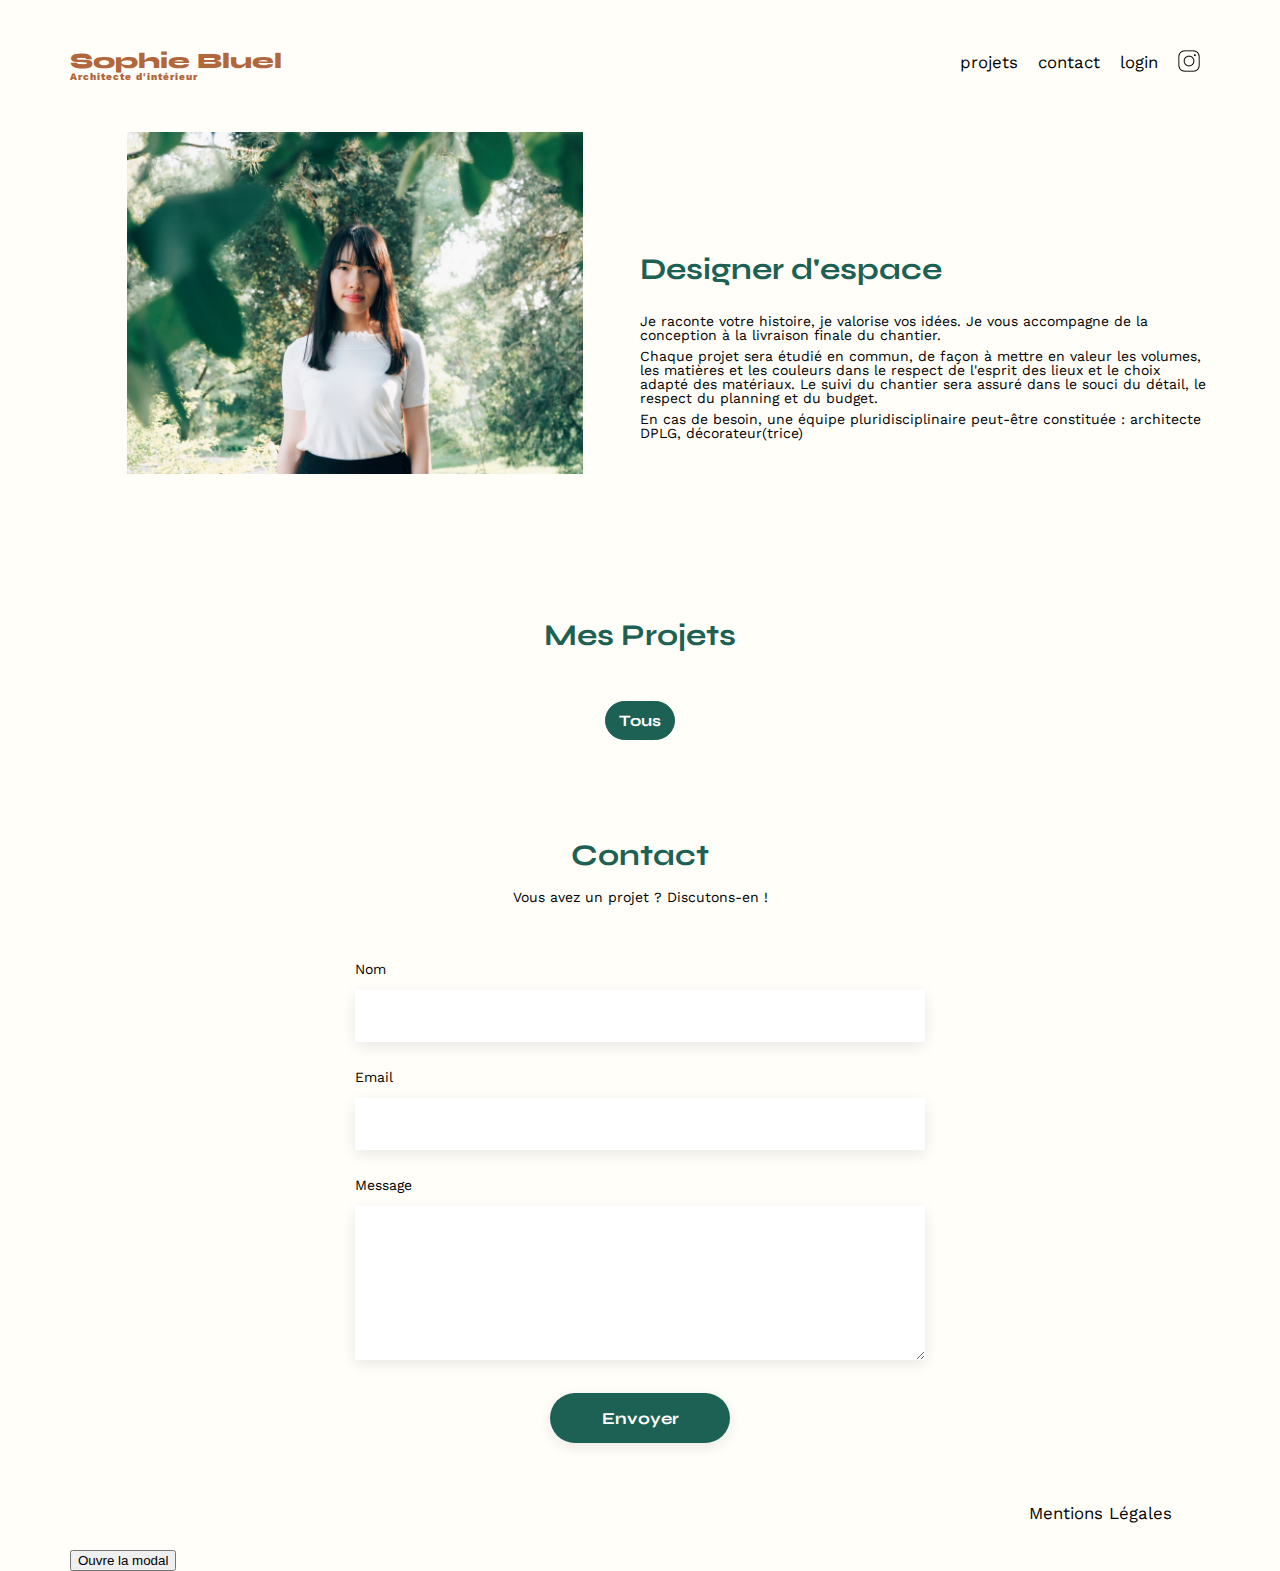
==== commit 3c5e4e18: "dernier commit" ====
--- a/FrontEnd/index.html
+++ b/FrontEnd/index.html
@@ -36,7 +36,7 @@
 
 
 
-	<h1>Sophie Bluel <span>Architecte d'inteérieur</span></h1>
+	<h1>Sophie Bluel <span>Architecte d'intérieur</span></h1>
 	<nav>
 		<ul>
 			<li><a href="#portfolio">projets</a></li>
@@ -67,11 +67,7 @@
 		</div>
 
 
-
-
-
-
-<!-- =================== TEST MODAL DEBUT =======================-->
+<!-- =================== MODAL DEBUT =======================-->
 	<!-- <button class="openModal3 btn-modal3">Go modal</button> -->
 
 	<dialog class="modal3" id="modal3"  aria-describedby="alertdialog">
@@ -95,21 +91,20 @@
 	<dialog class="modal4 openModal4" id="modal4"  aria-describedby="alertdialog">
 		<div class="modal4-container">
 
-		    <!-- <i class="fa-solid fa-circle-exclamation"></i> -->
 			<i class="fa-solid fa-rocket"></i>
 
 		    <h2>Projet Supprimé !</h2>
 
-		    <h3 class="textConfirm"></h3>
+			<div class="image-confirm"></div>
 
 		    <div class="boutons">
 			    <button value="default" type="reset" id="confirmBtn" class="close-modal4 btn-modal4">Ok, Continuer</button>
-			    <button type="submit" class="annuler btn-modal4">Rafraîchir la page</button>
+			    <button type="submit" class="autreProjet btn-modal4">Supprimer un autre projet ?</button>
 		    </div>
 		</div>
 	</dialog>
 
-<!-- =================== TEST MODAL FIN =======================-->
+<!-- ===================  MODAL FIN =======================-->
     <div class="category">
 		<button id="btnTous" data-category="0" class="linky active">Tous</button>
 	</div>
--- a/FrontEnd/assets/style.css
+++ b/FrontEnd/assets/style.css
@@ -71,7 +71,7 @@
 	justify-content: space-between;
 	margin: 50px 0
 }
-/*************************/
+/************ Début init css *************/
 
 .banniere{
     width: 100%;
@@ -115,7 +115,7 @@
 	justify-content: center;
 	gap: 31px;
 }
-.modif{
+.modif, .modifier{
 	color: #000;
 	text-align: center;
 	font-family: Work Sans;
@@ -125,6 +125,9 @@
 .modif .fa-pen-to-square{
 	padding-right: 14px;
 }
+/************ Fin init css *************/
+
+/************ Code déjà en place *************/
 section {
 	margin: 50px 0
 }
@@ -155,13 +158,11 @@
 	display: flex;
 	align-items: center;
 	list-style-type: none;
-
 }
 nav li {
 	padding: 0 10px;
 	font-size: 1.2em;
 }
-
 nav li a{
 	text-decoration: none;
 	color: #000;
@@ -198,21 +199,18 @@
 	margin: auto;
 	width: 80%;
 }
-
 #introduction article {
 	flex: 1
 }
 #introduction h2 {
 	margin-bottom: 1em;
 }
-
 #introduction p {
 	margin-bottom: 0.5em;
 }
 #portfolio{
 	position: relative;
 }
-
 #portfolio .portfolio-title{
 	display: flex;
 	justify-content: center;
@@ -222,7 +220,7 @@
 	margin-bottom: 51px;	
 }
 
-/* DEBUT Nav Categories */ 
+/************ Début Category css *************/
 
 .category{
 	display: flex;
@@ -251,8 +249,9 @@
 	color: #fff;
 	background: #1D6154;
 }
-/* FIN Nav Categories */ 
-
+/************ Fin Category css *************/
+
+/************ Début Gallery css *************/
 .gallery {
 	width: 100%;
 	display: grid;
@@ -264,6 +263,9 @@
 	width: 100%;
 	object-fit: cover;
 }
+/************ Fin Gallery css *************/
+
+/************ Code déjà en place *************/
 #contact {
 	width: 50%;
     margin: auto;
@@ -313,6 +315,9 @@
 	justify-content: flex-end;
 	margin: 2em;
 }
+
+
+/************  *************/
 .confirm{
 	font-size: 16px;
 	font-family: 'Syne';
--- a/FrontEnd/assets/connexion.css
+++ b/FrontEnd/assets/connexion.css
@@ -32,21 +32,22 @@
 	flex-direction: column;
 }
 #connexion label {
-    color: #3D3D3D;
-    font-family: Work Sans;
-    font-size: 14px;
-    font-style: normal;
-    font-weight: 500;
-    line-height: normal;
+  color: #3D3D3D;
+  font-family: Work Sans;
+  font-size: 14px;
+  font-style: normal;
+  font-weight: 500;
+  line-height: normal;
 	margin: 2em 0 1em 0;
 }
 #connexion input[type="email"], input[type="password"]{
-    width: 379px;
-    height: 51px;
-    flex-shrink: 0;
+  width: 379px;
+  height: 51px;
+  flex-shrink: 0;
 	font-size: 1.2em;
 	border: none;
 	box-shadow: 0px 4px 14px rgba(0, 0, 0, 0.09);
+  padding-left: 16px;
 }
 #connexion input[type="submit"]{
 	font-family: 'Syne';
@@ -62,15 +63,9 @@
     flex-shrink: 0;
 }
 #connexion input.error{
-    /* border: 2px solid rgba(255, 0, 0, 0.5);
-    box-shadow: 0px 2px 14px rgba(255, 0, 0, 0.5); */
-    border: 2px solid rgba(29, 97, 84, 0.5);
-    box-shadow: 0px 2px 14px rgba(29, 97, 84, 0.5);
+    border: 1px solid rgba(220, 20, 60, 0.7);
+    box-shadow: 0px 0px 4px crimson;
     border-radius: 5px;
-    -webkit-border-radius: 5px;
-    -moz-border-radius: 5px;
-    -ms-border-radius: 5px;
-    -o-border-radius: 5px;
 }
 #connexion p {
     color: #3D3D3D;
@@ -98,3 +93,89 @@
     font-weight: 600;
 }
 
+ /* ====================== Modal Déconnexion userId ===================== */
+
+  .modalDeco{
+    box-shadow: 0px 4px 14px rgba(0, 0, 0, 0.1), 0 0 0 100vw rgb(0 0 0 / 0.5);
+    background: #fff;
+    color: #222;
+    border: 0;
+    border-radius: 10px;
+    padding: 0;
+  }
+  .modalDeco[open]{
+      animation: fade-in 400ms forwards;
+    -webkit-animation: fade-in 400ms forwards;
+  }
+  .modalDeco[open]::backdrop {
+    background: rgb(0 0 0 / 0.5);
+    animation: fade-in 400ms forwards;
+    -webkit-animation: fade-in 400ms forwards;
+  }
+  .modalDeco[open] {
+    animation: slide__left 1000ms forwards, fade-in 500ms forwards;
+    -webkit-animation: slide__left 1000ms forwards, fade-in 500ms forwards;
+  }
+  .modalDeco[closing] {
+    display: block;
+    pointer-events: none;
+    inset: 0;
+    animation: slide__right 1000ms forwards, fade-out 500ms forwards;
+    -webkit-animation: slide__right 1000ms forwards, fade-out 500ms forwards;
+  } 
+  .container{
+    display: flex;
+    align-items: center;
+    flex-flow: row wrap;
+    gap: 14px;
+    padding: 25px 20px;
+  }
+  .container .fa-circle-exclamation{
+    font-size: 40px;
+    color: #4070f4;
+  }
+  .container h3{
+    font-size: 16px;
+    font-family:  sans-serif;
+    font-weight: 400;
+  }
+  .container .divButton{
+    display: flex;
+    justify-content: flex-end; 
+    gap: 1rem;
+    width: 100%;
+  }
+  .container .divButton .btn{
+    font-family:  sans-serif;
+      color: #fff;
+      font-size: 15px;
+      font-weight: 400;
+      padding: 12px 20px;
+      background: #4070f4;
+      border-radius: 6px;
+      box-shadow: 0 5px 10px rgba(0, 0, 0, 0.1);
+      cursor: pointer;
+    transition: 0.3s;
+    border: 1px solid rgba(0, 0, 0, 0.1);
+    letter-spacing: 1px;
+  }
+  .container .divButton .btnConfirm:hover{
+      background: #fff;
+      color: #4070f4;
+  }
+  @keyframes slide__left {
+    0% {
+      transform: translateX(-100%);
+  }
+    100% {
+      transform: translateX(0%);
+      }
+  }
+  @keyframes slide__right {
+    0% {
+      transform: translateX(0%);
+    }
+    100% {
+      transform: translateX(100%);
+    }
+  }--- a/FrontEnd/assets/modal1.css
+++ b/FrontEnd/assets/modal1.css
@@ -11,8 +11,9 @@
 	position: relative;
 }
 .overlay{
-	/*display: none;
-	*/visibility: hidden;
+	/*display: none;*/
+
+	visibility: hidden;
 	opacity: 0;
 	position: fixed;
 	top: 0;
@@ -23,24 +24,17 @@
 	height: 100%; */
 	background: rgba(0, 0, 0, 0.8);
 	transition: all 0.4s ease-out;
-	-webkit-transition: all 0.4s ease-out;
-	-moz-transition: all 0.4s ease-out;
-	-ms-transition: all 0.4s ease-out;
-	-o-transition: all 0.4s ease-out;
 }
 .overlay.active{
-	/*display: block;
-	/**/visibility: visible;
+	/*display: block;*/
+
+	visibility: visible;
 	opacity: 1;
 	transition: all 0.4s ease-out;
-	-webkit-transition: all 0.4s ease-out;
-	-moz-transition: all 0.4s ease-out;
-	-ms-transition: all 0.4s ease-out;
-	-o-transition: all 0.4s ease-out;
 }
 .modal1{
-	/*display: none;
-	*/visibility: hidden;
+	/*display: none;*/
+	visibility: hidden;
 	opacity: 0;
 	position: absolute;
 	top: 260px;
--- a/FrontEnd/assets/modal2.css
+++ b/FrontEnd/assets/modal2.css
@@ -22,9 +22,7 @@
     left: 50%;
     box-shadow: 0px 4px 14px rgba(0, 0, 0, 0.09);
     transform: translate(-50%, -50%);
-    /*animation: fadeIn 0.5s ease-out;
-    -webkit-animation: slide-left 1000ms forwards, fade-in 500ms forwards;
-    */animation: slide-left 1000ms forwards, fade-in 500ms forwards;
+    animation: slide-left 1000ms forwards, fade-in 500ms forwards;
     -webkit-animation: slide-left 1000ms forwards, fade-in 500ms forwards;
     border-radius: 10px;
     -webkit-border-radius: 10px;
@@ -36,9 +34,7 @@
 	display: flex;
 }
 #modal2[aria-hidden="true"]{
-    /*animation: fadeOut 0.2s both;
-    -webkit-animation: slide-right 1000ms forwards, fade-out 1000ms forwards;
-    */animation: slide-right 1000ms forwards, fade-out 1000ms forwards;
+    animation: slide-right 1000ms forwards, fade-out 1000ms forwards;
     -webkit-animation: slide-right 1000ms forwards, fade-out 1000ms forwards;
 }
 @keyframes fadeIn{
@@ -49,7 +45,7 @@
         -moz-transform: translate(-50%, calc(-50% - 50px));
         -ms-transform: translate(-50%, calc(-50% - 50px));
         -o-transform: translate(-50%, calc(-50% - 50px));
-}
+    }
 	to { 
 		transform: translate(-50%, calc(-50% - 0px));
 		-webkit-transform: translate(-50%, calc(-50% - 0px));
@@ -63,56 +59,56 @@
 	from { opacity: 1; }
 	to { opacity: 0; }
 }
-@keyframes slide-left {
+@keyframes slide-left{
     0% {
         transform: translate(-100%, calc(-50% - 0%));
         -webkit-transform: translate(-100%, calc(-50% - 0%));
         -moz-transform: translate(-100%, calc(-50% - 0%));
         -ms-transform: translate(-100%, calc(-50% - 0%));
         -o-transform: translate(-100%, calc(-50% - 0%));
-}
+    }
     100% {
         transform: translate(-50%, calc(-50% - 0%));
         -webkit-transform: translate(-50%, calc(-50% - 0%));
         -moz-transform: translate(-50%, calc(-50% - 0%));
         -ms-transform: translate(-50%, calc(-50% - 0%));
         -o-transform: translate(-50%, calc(-50% - 0%));
-}
-  }
-  @keyframes slide-right {
+    }
+}
+@keyframes slide-right{
     0% {
         transform: translate(-50%, calc(-50% - 0%));
         -webkit-transform: translate(-50%, calc(-50% - 0%));
         -moz-transform: translate(-50%, calc(-50% - 0%));
         -ms-transform: translate(-50%, calc(-50% - 0%));
         -o-transform: translate(-50%, calc(-50% - 0%));
-}
+    }
     100% {
         transform: translate(100%, calc(-50% - 0%));
         -webkit-transform: translate(100%, calc(-50% - 0%));
         -moz-transform: translate(100%, calc(-50% - 0%));
         -ms-transform: translate(100%, calc(-50% - 0%));
         -o-transform: translate(100%, calc(-50% - 0%));
-}
-  }
-  @keyframes fade-in {
+    }
+}
+@keyframes fade-in{
     0% {
       opacity: 0;
     }
     100% {
       opacity: 1;
     }
-  }
+}
   
   
-  @keyframes fade-out {
+@keyframes fade-out{
     0% {
       opacity: 1;
     }
     100% {
       opacity: 0;
     }
-  }
+}
 #modal2 .iconsModal2{
     display: flex;
     justify-content: space-between;
@@ -155,8 +151,6 @@
     border-radius: 3px;
     background: #E8F1F6;
     position: relative;
-    /* border: 1px solid blue; */
-
 }
 .ajoutPhoto .wrapper-previewImage{
     position: absolute;
@@ -228,28 +222,29 @@
     position: relative;
 }
 .formTitleCat label {
-    width: 420px;
+    width: 100%;
+    text-align: start;
     color: #3D3D3D;
     font-family: Work Sans;
     font-size: 14px;
-    font-style: normal;
     font-weight: 500;
-    line-height: normal;
 	margin: 2em 0 1em 0;
 }
 .formTitleCat input[type="text"]{
-    /* display: block;*/
+    display: block;
     font-family: Work Sans;
     font-weight: 400;
     color: #444;
     padding: 18px 0 17px 16px;
-    width: 420px;
+    width: 436px;
     height: 100%;
 	font-size: 15px;
 	border: none;
 	box-shadow: 0px 4px 14px rgba(0, 0, 0, 0.09);
 }
+/********* efface la petite flèche d'origine, et on change pour une image *********/
 .formTitleCat select{
+    display: block;
     -webkit-appearance: none;
     -moz-appearance: none;
     background: transparent;
@@ -269,9 +264,9 @@
     color: #444;
     background-color: rgb(255, 255, 255);
     box-shadow: 0px 4px 14px rgba(0, 0, 0, 0.09);
+    font-size: 15px;
+    font-weight: 400;
     overflow: hidden;
-    font-size: 15px;
-    font-weight: 400;
 }
 .valider{
     border-top: 1px solid #B3B3B3;
@@ -302,16 +297,10 @@
     justify-content: flex-start;
     align-items: center;
     width: 99%;
-    color: red;
-    font-size: 14px;
-    font-weight: 500;
-    padding: 7px 0;
-    padding-left: 5px;
-    border-radius: 2px;
-    -webkit-border-radius: 2px;
-    -moz-border-radius: 2px;
-    -ms-border-radius: 2px;
-    -o-border-radius: 2px;
+    color: crimson;
+    font-size: 15px;
+    font-weight: 400;
+    margin-top: 3px;
 }
 #erreur-categorie{
     display: none;
@@ -319,17 +308,11 @@
     align-items: center;
     position: absolute;
     width: 99%;
-    bottom: 7%;
-    color: red;
-    font-size: 14px;
-    font-weight: 500;
-    padding: 7px 0;
-    padding-left: 5px;
-    border-radius: 2px;
-    -webkit-border-radius: 2px;
-    -moz-border-radius: 2px;
-    -ms-border-radius: 2px;
-    -o-border-radius: 2px;
+    bottom: 10%;
+    color: crimson;
+    font-size: 15px;
+    font-weight: 400;
+    margin-top: 3px;
 }
 #erreur-image{
     display: none;
@@ -337,37 +320,16 @@
     align-items: center;
     position: absolute;
     width: 99%;
-    bottom: -23px;
-    color: red;
-    font-size: 14px;
-    font-weight: 500;
-    padding: 7px 0;
-    padding-left: 5px;
-    border-radius: 2px;
-    -webkit-border-radius: 2px;
-    -moz-border-radius: 2px;
-    -ms-border-radius: 2px;
-    -o-border-radius: 2px;
+    bottom: -17px;
+    color: crimson;
+    font-size: 15px;
+    font-weight: 400;
+    margin-top: 3px;
 }
 #succes{
     display: none;
-    justify-content: flex-start;
-    align-items: center;
-    margin: 0 auto;
-    width: 450px;
-    color: greenyellow;
-    font-size: 16px;
-    font-weight: 500;
-    padding: 5px 0;
-    padding-left: 5px;
-    border-radius: 2px;
-    -webkit-border-radius: 2px;
-    -moz-border-radius: 2px;
-    -ms-border-radius: 2px;
-    -o-border-radius: 2px;
-    transition: all 1s ease-out;
-    -webkit-transition: all 1s ease-out;
-    -moz-transition: all 1s ease-out;
-    -ms-transition: all 1s ease-out;
-    -o-transition: all 1s ease-out;
+    color: crimson;
+    font-size: 15px;
+    font-weight: 400;
+    margin-bottom: 3px;
 }--- a/FrontEnd/assets/modal.css
+++ b/FrontEnd/assets/modal.css
@@ -9,8 +9,7 @@
 }
 
 .modal3{
-	max-width: 380px;
-	width: 100%;
+	max-width: 600px;
 	box-shadow: 0px 4px 14px rgba(0, 0, 0, 0.1),
 	0 0 0 100vw rgba(0, 0, 0, 0.5);
     border-radius: 24px;
@@ -26,7 +25,7 @@
     justify-content: center;
 	align-items: center;
     flex-direction: column;
-	gap: 20px;
+	gap: 25px;
 	padding: 35px 30px;
 }
 .modal3::backdrop{
@@ -47,7 +46,7 @@
 	inset: 0;
 	animation: slide-bottom 1000ms forwards, fade-out 500ms forwards;
 }
-.boutons{
+.modal3-container .boutons{
 	display: flex;
 	justify-content: center;
 	align-items: center;
@@ -142,8 +141,7 @@
 /* MODAL 4 */
 
 .modal4{
-	max-width: 380px;
-	width: 100%;
+	max-width: 600px;
 	box-shadow: 0px 4px 14px rgba(0, 0, 0, 0.1),
 	0 0 0 100vw rgba(0, 0, 0, 0.5);
     border-radius: 24px;
@@ -154,6 +152,7 @@
 	z-index: 100;
 }
 .modal4-container{
+	position: relative;
 	display: flex;
     justify-content: center;
 	align-items: center;
@@ -180,13 +179,15 @@
 	/* animation: slide-bottom 1000ms forwards, fade-out 500ms forwards; */
 	animation: puff-out-center 1s cubic-bezier(0.165, 0.840, 0.440, 1.000) forwards;
 }
-.boutons{
-	display: flex;
-	justify-content: space-between;
+.modal4-container .boutons{
+	display: flex;
+	justify-content: flex-start;
 	align-items: center;
 	width: 100%;
 	flex-flow: row wrap;
 	gap: 10px;
+	margin-top: 50px;
+	font-family:  sans-serif;
 }
 .btn-modal4{
 	color: #fff;
@@ -213,19 +214,11 @@
 	font-size: 30px;
 	color: #333;
 }
-.modal4 h3{
-	font-size: 16px;
-	font-weight: 500;
-	color: #333;
-	text-align: start;
-	line-height: 1.5rem; 
-	/* padding: 0 27px; */
-}
 .modal4 span{
 	font-family: 'Syne';
 	color: crimson;
 	text-transform: capitalize;
-	font-size: 17px;
+	font-size: 18px;
 }
 
 @keyframes puff-out-center {
@@ -252,149 +245,46 @@
 	  opacity: 1;
 	}
 }
-/*
-.modal .iconsModal1-x{
+.image-confirm{
+	display: flex;
+	justify-content: flex-start;
+	flex-direction: column;
+	gap: 20px;
+	padding-top: 10px;
+	width: 100%;
+}
+.image-confirm li{
+	display: grid;
+	grid-template-rows: 1fr;
+}
+.image-confirm li a{
+	font-family:  sans-serif;
+	font-size: 17px;
+	font-weight: 400;
+	color: #333;
+	text-align: start;
+	text-transform: none;
+}
+.image-confirm li a img{
 	display: block;
 	position: absolute;
-	font-size: 24px;
-	top: 30px;
-	right: 30px;
-	color: #000;
-	transition: transform 0.4s ease-out;
-	-webkit-transition: transform 0.4s ease-out;
-	-moz-transition: transform 0.4s ease-out;
-	-ms-transition: transform 0.4s ease-out;
-	-o-transition: transform 0.4s ease-out;
-}
-.modal .iconsModal1-x:hover{
-	transform: rotate(180deg);
-}
-.modal #modal1-container{
-	display: flex;
-	justify-content: center;
-	flex-flow: column wrap;
-}
-.modal #modal1-container h3{
-	text-align: center;
-	font-family: Work Sans;
-	font-size: 26px;
-	font-weight: 400;
-	color: #000;
-	padding-bottom: 41px;
-}
-.modal #modal1-container #modal1-gallerie{
-	display: grid;
-	grid-template-columns: repeat(5, 1fr);
-	grid-column-gap: 5px;
-	grid-row-gap: 25px;
-	margin-bottom: 50px;
-	position: relative;
-}
-.modal #modal1-container .boutons{
-	display: flex;
-	justify-content: center;
-	align-items: center;
-	flex-flow: column wrap;
-	gap: 23px;
-	border-top: 1px solid #B3B3B3;
-	padding-top: 34px;
-}
-#modal1-container .boutons #ajouterPhoto{
-	display: flex;
-	justify-content: center;
-	align-items: center;
-	border-radius: 60px;
-    background: #1D6154;
-	font-family: Syne;
-	font-size: 14px;
-	font-weight: 700;
-	color: #FFF;
-	width: 237px;
-    height: 36px;
-    flex-shrink: 0;
-	border: 1px solid #1D6154;
-}
-#modal1-container .boutons #supprimeGallerie{
-	display: flex;
-	justify-content: center;
-	align-items: center;
-	font-family: Syne;
-	font-size: 14px;
-	background-color: transparent;
-	font-weight: 400;
-	color: #D65353;
-	width: 230px;
-}
-.modal #modal1-gallerie figure{
-	position: relative;
-}
-.modal #modal1-gallerie figure img{
-	display: block;
-	width: 100%;
-	height: 100%;
+	width: 14%;
+	aspect-ratio: 10 / 15;
 	object-fit: cover;
-	padding: 2px 0;
-	position: relative;
-}
-.editer{
-	display: flex;
-	color: #000;
-	text-align: center;
-	font-family: Work Sans;
-	font-size: 12px;
-	font-weight: 400;
-	background: #FFF;
-	border: none
-}
-.fa-trash-can{
-	position: absolute;
-	display: flex;
-	justify-content: center;
-	align-items: center;
-	top: 8px;
-	right: 5px;
-	width: 17px;
-	height: 17px;
-	font-size: 9px;
-	background: #000;
-	color: #fff;
-	border-radius: 3px;
-	-webkit-border-radius: 3px;
-	-moz-border-radius: 3px;
-	-ms-border-radius: 3px;
-	-o-border-radius: 3px;
-	cursor: pointer;
-}
-.fa-arrows-up-down-left-right{
-    position: absolute;
-    display: none;
-    justify-content: center;
-    align-items: center;
-    top: 8px;
-    right: 27px;
-    width: 17px;
-    height: 17px;
-    font-size: 9px;
-    background: #000;
-    color: #fff;
-    border-radius: 3px;
-    -webkit-border-radius: 3px;
-    -moz-border-radius: 3px;
-    -ms-border-radius: 3px;
-    -o-border-radius: 3px;
-    cursor: pointer;
-    animation: fade 0.3s ease-out;
-    -webkit-animation: fade 0.3s ease-out;
-}
-figure:hover .fa-arrows-up-down-left-right{
-    display: flex;
-}
-@keyframes fade{
-	from { opacity: 0; }
-	to { opacity: 1; }
-}
-
-.delete{
-    display: none;
-}
- */+	box-shadow: 0 5px 10px rgba(0, 0, 0, 0.1);
+	left: 40%;
+	bottom: 18%;
+	opacity: 0;
+	animation: slide-lefte 1s 0.7s forwards;
+}
+
+@keyframes slide-lefte {
+	0%{
+		opacity: 0;
+		transform: translateX(-100%);
+	}
+	100%{
+		transform: translateX(0%);
+		opacity: 1;
+	}
+}